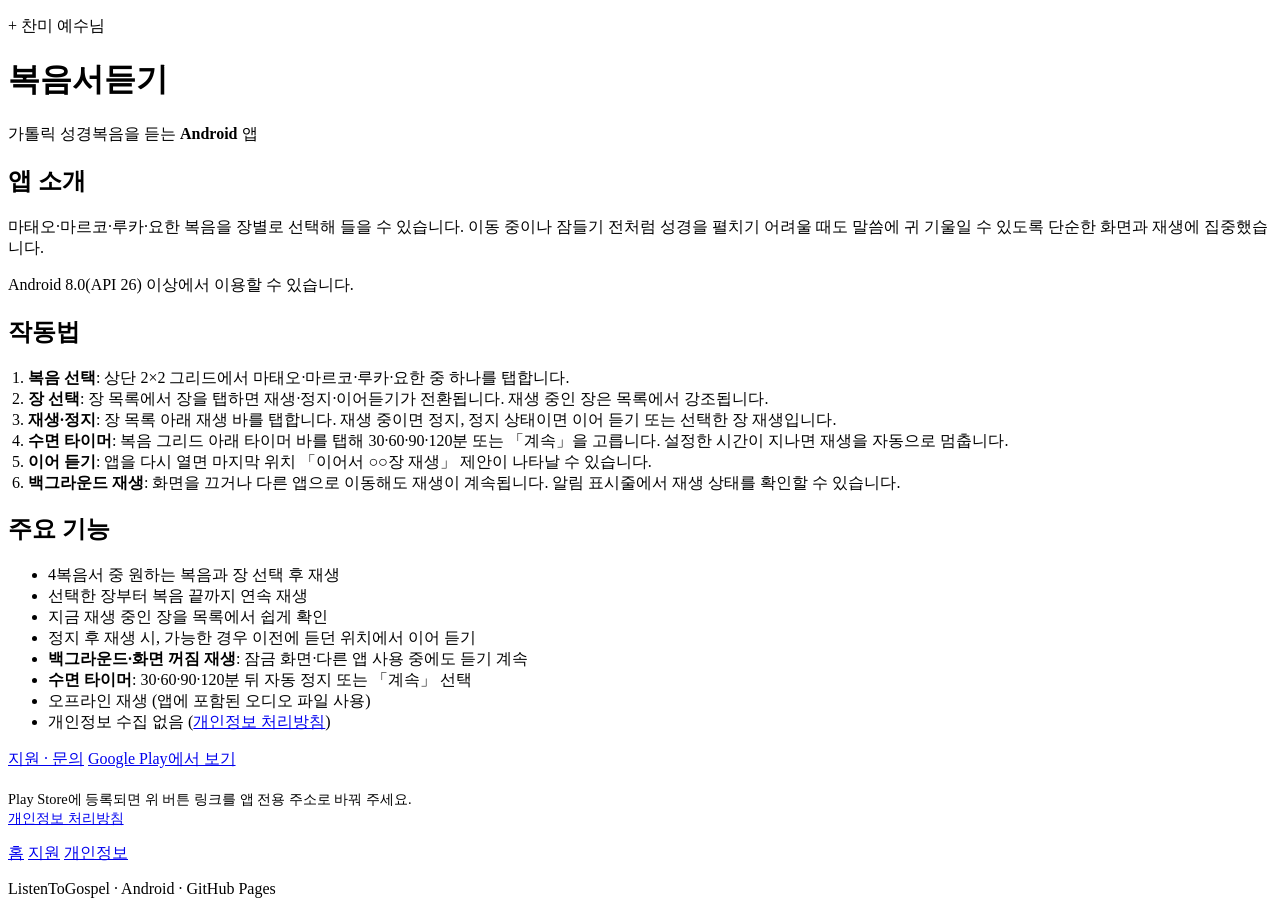
==== docs/index.html @ 044db03c "docs: tighten Android web copy and add .nojekyll for Pages deploy. Clarify chapter tap and sleep tim" ====
<!DOCTYPE html>
<html lang="ko">
<head>
  <meta charset="utf-8" />
  <meta name="viewport" content="width=device-width, initial-scale=1" />
  <meta name="description" content="가톨릭 4복음 듣기 Android 앱 복음서듣기. 백그라운드 재생, 수면 타이머, 이어 듣기 지원." />
  <title>복음서듣기 — 가톨릭 복음 듣기 (Android)</title>
  <link rel="stylesheet" href="css/style.css" />
  <link rel="canonical" href="./" />
</head>
<body>
  <p class="page-doxology">+ 찬미 예수님</p>
  <header>
    <h1>복음서듣기</h1>
    <p class="tagline">가톨릭 성경복음을 듣는 <strong>Android</strong> 앱</p>
  </header>

  <main>
    <section>
      <h2>앱 소개</h2>
      <p>
        마태오·마르코·루카·요한 복음을 장별로 선택해 들을 수 있습니다.
        이동 중이나 잠들기 전처럼 성경을 펼치기 어려울 때도 말씀에 귀 기울일 수 있도록
        단순한 화면과 재생에 집중했습니다.
      </p>
      <p>
        Android 8.0(API 26) 이상에서 이용할 수 있습니다.
      </p>
    </section>

    <section id="how-it-works">
      <h2>작동법</h2>
      <ol class="features" style="list-style: decimal; padding-left: 1.25rem;">
        <li><strong>복음 선택</strong>: 상단 2×2 그리드에서 마태오·마르코·루카·요한 중 하나를 탭합니다.</li>
        <li><strong>장 선택</strong>: 장 목록에서 장을 탭하면 재생·정지·이어듣기가 전환됩니다. 재생 중인 장은 목록에서 강조됩니다.</li>
        <li><strong>재생·정지</strong>: 장 목록 아래 재생 바를 탭합니다. 재생 중이면 정지, 정지 상태이면 이어 듣기 또는 선택한 장 재생입니다.</li>
        <li><strong>수면 타이머</strong>: 복음 그리드 아래 타이머 바를 탭해 30·60·90·120분 또는 「계속」을 고릅니다. 설정한 시간이 지나면 재생을 자동으로 멈춥니다.</li>
        <li><strong>이어 듣기</strong>: 앱을 다시 열면 마지막 위치 「이어서 ○○장 재생」 제안이 나타날 수 있습니다.</li>
        <li><strong>백그라운드 재생</strong>: 화면을 끄거나 다른 앱으로 이동해도 재생이 계속됩니다. 알림 표시줄에서 재생 상태를 확인할 수 있습니다.</li>
      </ol>
    </section>

    <section>
      <h2>주요 기능</h2>
      <ul class="features">
        <li>4복음서 중 원하는 복음과 장 선택 후 재생</li>
        <li>선택한 장부터 복음 끝까지 연속 재생</li>
        <li>지금 재생 중인 장을 목록에서 쉽게 확인</li>
        <li>정지 후 재생 시, 가능한 경우 이전에 듣던 위치에서 이어 듣기</li>
        <li><strong>백그라운드·화면 꺼짐 재생</strong>: 잠금 화면·다른 앱 사용 중에도 듣기 계속</li>
        <li><strong>수면 타이머</strong>: 30·60·90·120분 뒤 자동 정지 또는 「계속」 선택</li>
        <li>오프라인 재생 (앱에 포함된 오디오 파일 사용)</li>
        <li>개인정보 수집 없음 (<a href="privacy.html">개인정보 처리방침</a>)</li>
      </ul>
      <div class="actions">
        <a class="btn btn-primary" href="support.html">지원 · 문의</a>
        <a id="play-store-link" class="btn btn-secondary" href="https://play.google.com/store/search?q=%EB%B3%B5%EC%9D%8C%EC%84%9C%EB%93%A3%EA%B8%B0&c=apps" rel="noopener noreferrer">Google Play에서 보기</a>
      </div>
      <p style="margin-top: 1.25rem; font-size: 0.9rem;">
        Play Store에 등록되면 위 버튼 링크를 앱 전용 주소로 바꿔 주세요.<br />
        <a href="privacy.html">개인정보 처리방침</a>
      </p>
    </section>
  </main>

  <footer>
    <nav>
      <a href="index.html">홈</a>
      <a href="support.html">지원</a>
      <a href="privacy.html">개인정보</a>
    </nav>
    <p>ListenToGospel · Android · GitHub Pages</p>
  </footer>
</body>
</html>
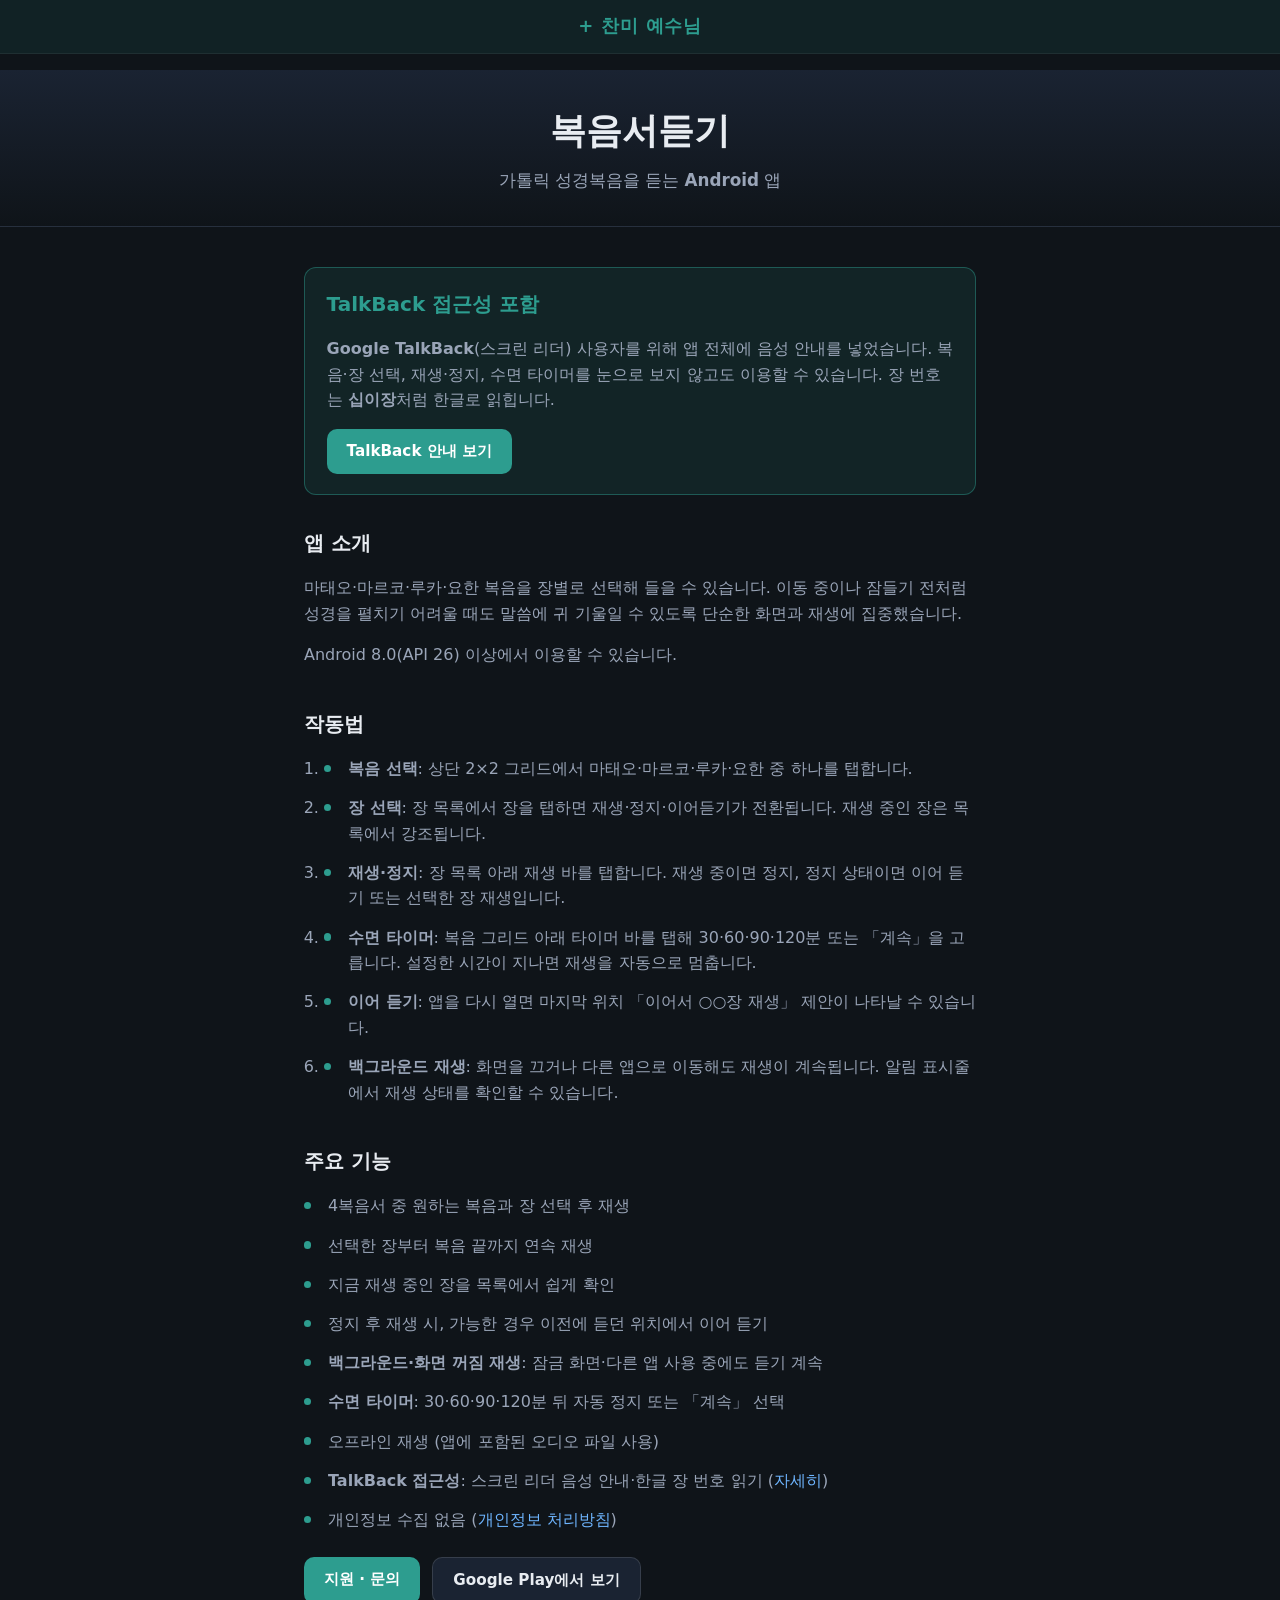
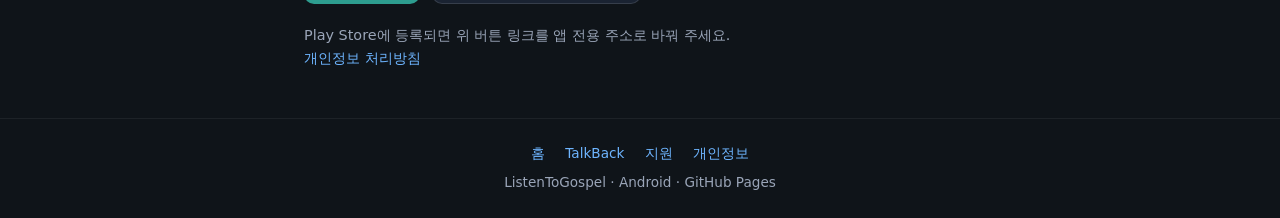
==== commit 5e15d060: "Add TalkBack accessibility, launcher icons, and permission cleanup. Voice labels match iOS VoiceOver" ====
--- a/docs/index.html
+++ b/docs/index.html
@@ -3,7 +3,7 @@
 <head>
   <meta charset="utf-8" />
   <meta name="viewport" content="width=device-width, initial-scale=1" />
-  <meta name="description" content="가톨릭 4복음 듣기 Android 앱 복음서듣기. 백그라운드 재생, 수면 타이머, 이어 듣기 지원." />
+  <meta name="description" content="가톨릭 4복음 듣기 Android 앱 복음서듣기. TalkBack 접근성 지원, 백그라운드 재생, 수면 타이머, 이어 듣기." />
   <title>복음서듣기 — 가톨릭 복음 듣기 (Android)</title>
   <link rel="stylesheet" href="css/style.css" />
   <link rel="canonical" href="./" />
@@ -16,6 +16,18 @@
   </header>
 
   <main>
+    <section class="accessibility-callout" aria-labelledby="a11y-teaser">
+      <h2 id="a11y-teaser">TalkBack 접근성 포함</h2>
+      <p>
+        <strong>Google TalkBack</strong>(스크린 리더) 사용자를 위해 앱 전체에 음성 안내를 넣었습니다.
+        복음·장 선택, 재생·정지, 수면 타이머를 눈으로 보지 않고도 이용할 수 있습니다.
+        장 번호는 <strong>십이장</strong>처럼 한글로 읽힙니다.
+      </p>
+      <p class="actions" style="margin-top: 1rem; margin-bottom: 0;">
+        <a class="btn btn-primary" href="accessibility.html">TalkBack 안내 보기</a>
+      </p>
+    </section>
+
     <section>
       <h2>앱 소개</h2>
       <p>
@@ -50,6 +62,7 @@
         <li><strong>백그라운드·화면 꺼짐 재생</strong>: 잠금 화면·다른 앱 사용 중에도 듣기 계속</li>
         <li><strong>수면 타이머</strong>: 30·60·90·120분 뒤 자동 정지 또는 「계속」 선택</li>
         <li>오프라인 재생 (앱에 포함된 오디오 파일 사용)</li>
+        <li><strong>TalkBack 접근성</strong>: 스크린 리더 음성 안내·한글 장 번호 읽기 (<a href="accessibility.html">자세히</a>)</li>
         <li>개인정보 수집 없음 (<a href="privacy.html">개인정보 처리방침</a>)</li>
       </ul>
       <div class="actions">
@@ -66,6 +79,7 @@
   <footer>
     <nav>
       <a href="index.html">홈</a>
+      <a href="accessibility.html">TalkBack</a>
       <a href="support.html">지원</a>
       <a href="privacy.html">개인정보</a>
     </nav>
--- a/docs/css/style.css
+++ b/docs/css/style.css
@@ -0,0 +1,329 @@
+:root {
+  --bg: #0f1419;
+  --surface: #1a2332;
+  --text: #e8ecf1;
+  --muted: #9aa5b8;
+  --accent: #2d9d8f;
+  --accent-hover: #3db8a9;
+  --link: #6eb5ff;
+}
+
+* {
+  box-sizing: border-box;
+}
+
+html {
+  scroll-behavior: smooth;
+}
+
+body {
+  margin: 0;
+  font-family: "Segoe UI", system-ui, -apple-system, sans-serif;
+  background: var(--bg);
+  color: var(--text);
+  line-height: 1.6;
+  min-height: 100vh;
+  display: flex;
+  flex-direction: column;
+}
+
+.page-doxology {
+  padding: 0.75rem 1.25rem;
+  text-align: center;
+  font-size: 1.125rem;
+  font-weight: 600;
+  letter-spacing: 0.04em;
+  color: var(--accent);
+  background: rgba(45, 157, 143, 0.1);
+  border-bottom: 1px solid rgba(255, 255, 255, 0.06);
+}
+
+a {
+  color: var(--link);
+  text-decoration: none;
+}
+
+a:hover {
+  text-decoration: underline;
+}
+
+header {
+  background: linear-gradient(180deg, var(--surface) 0%, var(--bg) 100%);
+  border-bottom: 1px solid rgba(255, 255, 255, 0.06);
+  padding: 2rem 1.25rem;
+  text-align: center;
+}
+
+header h1 {
+  margin: 0 0 0.5rem;
+  font-size: clamp(1.75rem, 4vw, 2.25rem);
+  font-weight: 700;
+}
+
+header .tagline {
+  margin: 0;
+  color: var(--muted);
+  font-size: 1.05rem;
+}
+
+main {
+  flex: 1;
+  width: min(42rem, 100% - 2.5rem);
+  margin: 0 auto;
+  padding: 2.5rem 0 3rem;
+}
+
+section {
+  margin-bottom: 2.5rem;
+}
+
+section:last-of-type {
+  margin-bottom: 0;
+}
+
+h2 {
+  font-size: 1.25rem;
+  margin: 0 0 1rem;
+  color: var(--text);
+  font-weight: 600;
+}
+
+p {
+  margin: 0 0 1rem;
+  color: var(--muted);
+}
+
+p:last-child {
+  margin-bottom: 0;
+}
+
+.features {
+  list-style: none;
+  padding: 0;
+  margin: 0;
+}
+
+.features li {
+  position: relative;
+  padding-left: 1.5rem;
+  margin-bottom: 0.85rem;
+  color: var(--muted);
+}
+
+.features li:last-child {
+  margin-bottom: 0;
+}
+
+.features li::before {
+  content: "";
+  position: absolute;
+  left: 0;
+  top: 0.55em;
+  width: 0.45rem;
+  height: 0.45rem;
+  border-radius: 50%;
+  background: var(--accent);
+}
+
+.actions {
+  display: flex;
+  flex-wrap: wrap;
+  gap: 0.75rem;
+  margin-top: 1.5rem;
+}
+
+.btn {
+  display: inline-block;
+  padding: 0.65rem 1.25rem;
+  border-radius: 10px;
+  font-weight: 600;
+  font-size: 0.95rem;
+  text-decoration: none;
+  transition: background 0.15s ease, transform 0.1s ease;
+}
+
+.btn:hover {
+  text-decoration: none;
+  transform: translateY(-1px);
+}
+
+.btn-primary {
+  background: var(--accent);
+  color: #fff;
+}
+
+.btn-primary:hover {
+  background: var(--accent-hover);
+  color: #fff;
+}
+
+.btn-secondary {
+  background: var(--surface);
+  color: var(--text);
+  border: 1px solid rgba(255, 255, 255, 0.12);
+}
+
+.btn-secondary:hover {
+  border-color: rgba(255, 255, 255, 0.2);
+  color: #fff;
+}
+
+.faq-item {
+  margin-bottom: 1.5rem;
+}
+
+.faq-item strong {
+  display: block;
+  color: var(--text);
+  margin-bottom: 0.35rem;
+}
+
+.faq-item p {
+  margin: 0;
+}
+
+footer {
+  padding: 1.5rem 1.25rem;
+  text-align: center;
+  font-size: 0.85rem;
+  color: var(--muted);
+  border-top: 1px solid rgba(255, 255, 255, 0.06);
+}
+
+footer nav {
+  margin-bottom: 0.5rem;
+}
+
+footer nav a {
+  margin: 0 0.5rem;
+}
+
+.placeholder {
+  background: var(--surface);
+  border: 1px dashed rgba(255, 255, 255, 0.15);
+  border-radius: 8px;
+  padding: 0.75rem 1rem;
+  font-size: 0.9rem;
+  color: var(--muted);
+  margin-top: 0.5rem;
+}
+
+.accessibility-callout {
+  background: rgba(45, 157, 143, 0.12);
+  border: 1px solid rgba(45, 157, 143, 0.45);
+  border-radius: 12px;
+  padding: 1.25rem 1.35rem;
+  margin-bottom: 2rem;
+}
+
+.accessibility-callout h2 {
+  margin-top: 0;
+  color: var(--accent);
+}
+
+.accessibility-callout p:last-child {
+  margin-bottom: 0;
+}
+
+.siri-callout {
+  background: rgba(110, 181, 255, 0.08);
+  border: 1px solid rgba(110, 181, 255, 0.35);
+  border-radius: 12px;
+  padding: 1.25rem 1.35rem;
+  margin-bottom: 2rem;
+}
+
+.siri-callout h2 {
+  margin-top: 0;
+  color: var(--link);
+}
+
+.phrase-table-wrap {
+  overflow-x: auto;
+  margin: 1rem 0 0;
+}
+
+.phrase-table {
+  width: 100%;
+  border-collapse: collapse;
+  font-size: 0.95rem;
+}
+
+.phrase-table caption {
+  position: absolute;
+  width: 1px;
+  height: 1px;
+  padding: 0;
+  margin: -1px;
+  overflow: hidden;
+  clip: rect(0, 0, 0, 0);
+  white-space: nowrap;
+  border: 0;
+}
+
+.phrase-table th,
+.phrase-table td {
+  padding: 0.75rem 0.85rem;
+  text-align: left;
+  vertical-align: top;
+  border-bottom: 1px solid rgba(255, 255, 255, 0.1);
+}
+
+.phrase-table th {
+  color: var(--text);
+  font-weight: 600;
+  white-space: nowrap;
+  width: 42%;
+}
+
+.phrase-table td {
+  color: var(--muted);
+}
+
+.phrase-table tbody tr:last-child th,
+.phrase-table tbody tr:last-child td {
+  border-bottom: none;
+}
+
+.phrase-table code {
+  font-family: ui-monospace, "SF Mono", Menlo, monospace;
+  font-size: 0.88em;
+  color: var(--text);
+  word-break: keep-all;
+}
+
+.accessibility-hero {
+  position: relative;
+}
+
+.accessibility-badge {
+  display: inline-block;
+  margin: 0 0 0.75rem;
+  padding: 0.35rem 0.85rem;
+  border-radius: 999px;
+  font-size: 0.8rem;
+  font-weight: 700;
+  letter-spacing: 0.06em;
+  text-transform: uppercase;
+  color: #fff;
+  background: linear-gradient(135deg, var(--accent) 0%, #1e7a6f 100%);
+  border: 1px solid rgba(255, 255, 255, 0.2);
+  box-shadow: 0 4px 14px rgba(45, 157, 143, 0.35);
+}
+
+.accessibility-hero h1 {
+  font-size: clamp(1.85rem, 5vw, 2.5rem);
+  line-height: 1.2;
+}
+
+.accessibility-hero .tagline {
+  max-width: 36rem;
+  margin-left: auto;
+  margin-right: auto;
+  color: var(--text);
+  line-height: 1.65;
+}
+
+.accessibility-hero .tagline strong {
+  color: var(--accent-hover);
+}
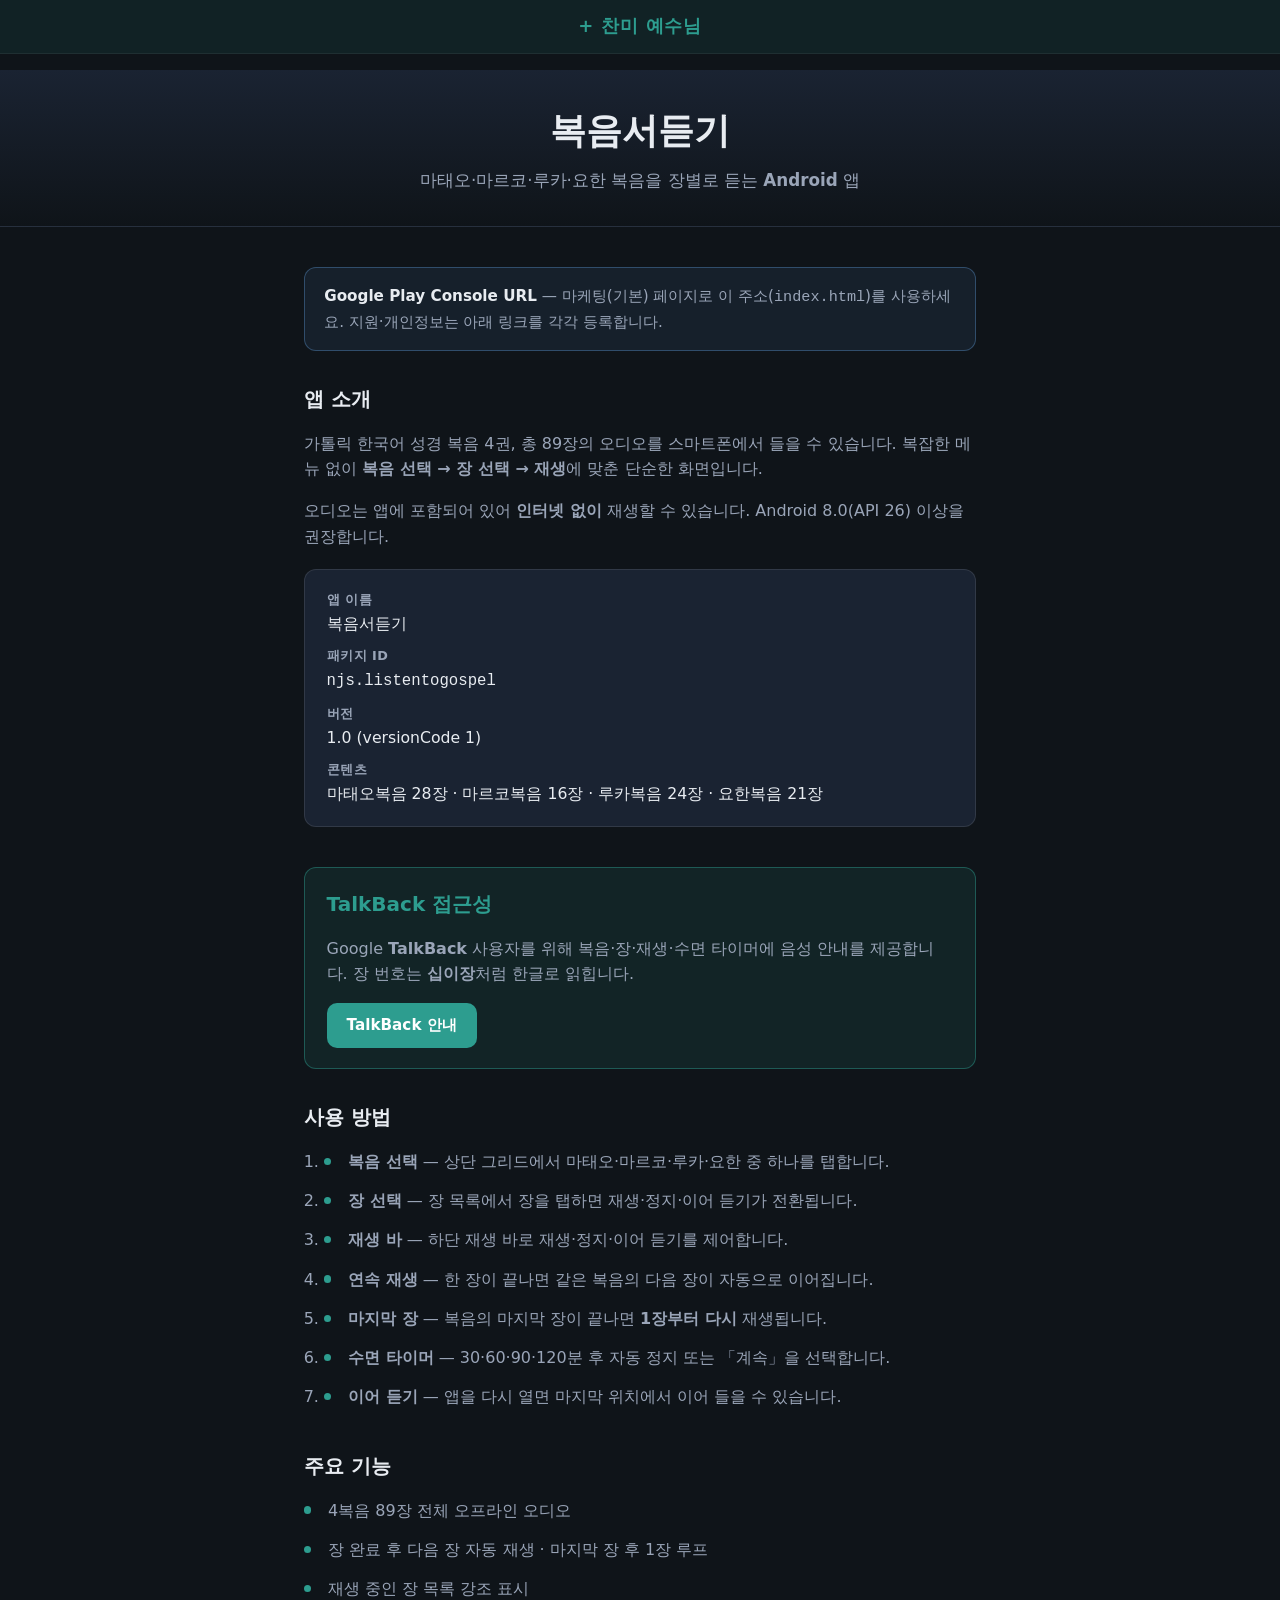
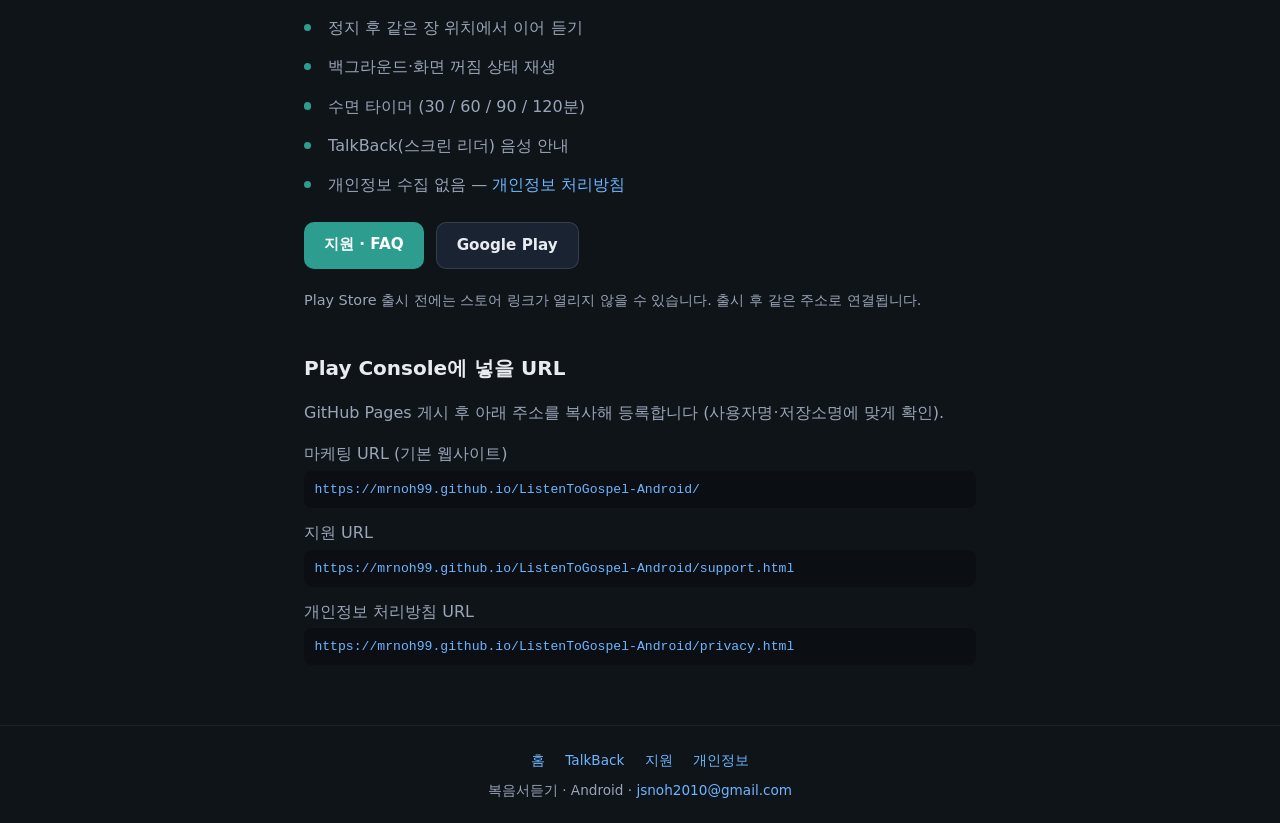
==== commit 19788847: "Add Play Store web pages for GitHub Pages. Update marketing, support, and privacy pages with app inf" ====
--- a/docs/index.html
+++ b/docs/index.html
@@ -3,7 +3,12 @@
 <head>
   <meta charset="utf-8" />
   <meta name="viewport" content="width=device-width, initial-scale=1" />
-  <meta name="description" content="가톨릭 4복음 듣기 Android 앱 복음서듣기. TalkBack 접근성 지원, 백그라운드 재생, 수면 타이머, 이어 듣기." />
+  <meta name="description" content="복음서듣기 — 가톨릭 4복음(마태오·마르코·루카·요한) Android 앱. 오프라인 재생, 장 연속 재생, TalkBack 접근성, 수면 타이머." />
+  <meta name="application-name" content="복음서듣기" />
+  <meta property="og:title" content="복음서듣기 — 가톨릭 복음 듣기 (Android)" />
+  <meta property="og:description" content="4복음 89장 오디오를 오프라인으로 듣습니다. TalkBack·이어 듣기·백그라운드 재생." />
+  <meta property="og:type" content="website" />
+  <meta property="og:locale" content="ko_KR" />
   <title>복음서듣기 — 가톨릭 복음 듣기 (Android)</title>
   <link rel="stylesheet" href="css/style.css" />
   <link rel="canonical" href="./" />
@@ -12,78 +17,119 @@
   <p class="page-doxology">+ 찬미 예수님</p>
   <header>
     <h1>복음서듣기</h1>
-    <p class="tagline">가톨릭 성경복음을 듣는 <strong>Android</strong> 앱</p>
+    <p class="tagline">마태오·마르코·루카·요한 복음을 장별로 듣는 <strong>Android</strong> 앱</p>
   </header>
 
   <main>
-    <section class="accessibility-callout" aria-labelledby="a11y-teaser">
-      <h2 id="a11y-teaser">TalkBack 접근성 포함</h2>
-      <p>
-        <strong>Google TalkBack</strong>(스크린 리더) 사용자를 위해 앱 전체에 음성 안내를 넣었습니다.
-        복음·장 선택, 재생·정지, 수면 타이머를 눈으로 보지 않고도 이용할 수 있습니다.
-        장 번호는 <strong>십이장</strong>처럼 한글로 읽힙니다.
-      </p>
-      <p class="actions" style="margin-top: 1rem; margin-bottom: 0;">
-        <a class="btn btn-primary" href="accessibility.html">TalkBack 안내 보기</a>
-      </p>
-    </section>
+    <p class="store-banner" role="note">
+      <strong>Google Play Console URL</strong> — 마케팅(기본) 페이지로 이 주소(<code>index.html</code>)를 사용하세요.
+      지원·개인정보는 아래 링크를 각각 등록합니다.
+    </p>
 
     <section>
       <h2>앱 소개</h2>
       <p>
-        마태오·마르코·루카·요한 복음을 장별로 선택해 들을 수 있습니다.
-        이동 중이나 잠들기 전처럼 성경을 펼치기 어려울 때도 말씀에 귀 기울일 수 있도록
-        단순한 화면과 재생에 집중했습니다.
+        가톨릭 한국어 성경 복음 4권, 총 89장의 오디오를 스마트폰에서 들을 수 있습니다.
+        복잡한 메뉴 없이 <strong>복음 선택 → 장 선택 → 재생</strong>에 맞춘 단순한 화면입니다.
       </p>
       <p>
-        Android 8.0(API 26) 이상에서 이용할 수 있습니다.
+        오디오는 앱에 포함되어 있어 <strong>인터넷 없이</strong> 재생할 수 있습니다.
+        Android 8.0(API 26) 이상을 권장합니다.
+      </p>
+
+      <div class="app-card" aria-label="앱 정보">
+        <dl>
+          <div>
+            <dt>앱 이름</dt>
+            <dd>복음서듣기</dd>
+          </div>
+          <div>
+            <dt>패키지 ID</dt>
+            <dd><code>njs.listentogospel</code></dd>
+          </div>
+          <div>
+            <dt>버전</dt>
+            <dd>1.0 (versionCode 1)</dd>
+          </div>
+          <div>
+            <dt>콘텐츠</dt>
+            <dd>마태오복음 28장 · 마르코복음 16장 · 루카복음 24장 · 요한복음 21장</dd>
+          </div>
+        </dl>
+      </div>
+    </section>
+
+    <section class="accessibility-callout" aria-labelledby="a11y-teaser">
+      <h2 id="a11y-teaser">TalkBack 접근성</h2>
+      <p>
+        Google <strong>TalkBack</strong> 사용자를 위해 복음·장·재생·수면 타이머에 음성 안내를 제공합니다.
+        장 번호는 <strong>십이장</strong>처럼 한글로 읽힙니다.
+      </p>
+      <p class="actions" style="margin-top: 1rem; margin-bottom: 0;">
+        <a class="btn btn-primary" href="accessibility.html">TalkBack 안내</a>
       </p>
     </section>
 
     <section id="how-it-works">
-      <h2>작동법</h2>
+      <h2>사용 방법</h2>
       <ol class="features" style="list-style: decimal; padding-left: 1.25rem;">
-        <li><strong>복음 선택</strong>: 상단 2×2 그리드에서 마태오·마르코·루카·요한 중 하나를 탭합니다.</li>
-        <li><strong>장 선택</strong>: 장 목록에서 장을 탭하면 재생·정지·이어듣기가 전환됩니다. 재생 중인 장은 목록에서 강조됩니다.</li>
-        <li><strong>재생·정지</strong>: 장 목록 아래 재생 바를 탭합니다. 재생 중이면 정지, 정지 상태이면 이어 듣기 또는 선택한 장 재생입니다.</li>
-        <li><strong>수면 타이머</strong>: 복음 그리드 아래 타이머 바를 탭해 30·60·90·120분 또는 「계속」을 고릅니다. 설정한 시간이 지나면 재생을 자동으로 멈춥니다.</li>
-        <li><strong>이어 듣기</strong>: 앱을 다시 열면 마지막 위치 「이어서 ○○장 재생」 제안이 나타날 수 있습니다.</li>
-        <li><strong>백그라운드 재생</strong>: 화면을 끄거나 다른 앱으로 이동해도 재생이 계속됩니다. 알림 표시줄에서 재생 상태를 확인할 수 있습니다.</li>
+        <li><strong>복음 선택</strong> — 상단 그리드에서 마태오·마르코·루카·요한 중 하나를 탭합니다.</li>
+        <li><strong>장 선택</strong> — 장 목록에서 장을 탭하면 재생·정지·이어 듣기가 전환됩니다.</li>
+        <li><strong>재생 바</strong> — 하단 재생 바로 재생·정지·이어 듣기를 제어합니다.</li>
+        <li><strong>연속 재생</strong> — 한 장이 끝나면 같은 복음의 다음 장이 자동으로 이어집니다.</li>
+        <li><strong>마지막 장</strong> — 복음의 마지막 장이 끝나면 <strong>1장부터 다시</strong> 재생됩니다.</li>
+        <li><strong>수면 타이머</strong> — 30·60·90·120분 후 자동 정지 또는 「계속」을 선택합니다.</li>
+        <li><strong>이어 듣기</strong> — 앱을 다시 열면 마지막 위치에서 이어 들을 수 있습니다.</li>
       </ol>
     </section>
 
     <section>
       <h2>주요 기능</h2>
       <ul class="features">
-        <li>4복음서 중 원하는 복음과 장 선택 후 재생</li>
-        <li>선택한 장부터 복음 끝까지 연속 재생</li>
-        <li>지금 재생 중인 장을 목록에서 쉽게 확인</li>
-        <li>정지 후 재생 시, 가능한 경우 이전에 듣던 위치에서 이어 듣기</li>
-        <li><strong>백그라운드·화면 꺼짐 재생</strong>: 잠금 화면·다른 앱 사용 중에도 듣기 계속</li>
-        <li><strong>수면 타이머</strong>: 30·60·90·120분 뒤 자동 정지 또는 「계속」 선택</li>
-        <li>오프라인 재생 (앱에 포함된 오디오 파일 사용)</li>
-        <li><strong>TalkBack 접근성</strong>: 스크린 리더 음성 안내·한글 장 번호 읽기 (<a href="accessibility.html">자세히</a>)</li>
-        <li>개인정보 수집 없음 (<a href="privacy.html">개인정보 처리방침</a>)</li>
+        <li>4복음 89장 전체 오프라인 오디오</li>
+        <li>장 완료 후 다음 장 자동 재생 · 마지막 장 후 1장 루프</li>
+        <li>재생 중인 장 목록 강조 표시</li>
+        <li>정지 후 같은 장 위치에서 이어 듣기</li>
+        <li>백그라운드·화면 꺼짐 상태 재생</li>
+        <li>수면 타이머 (30 / 60 / 90 / 120분)</li>
+        <li>TalkBack(스크린 리더) 음성 안내</li>
+        <li>개인정보 수집 없음 — <a href="privacy.html">개인정보 처리방침</a></li>
       </ul>
+
       <div class="actions">
-        <a class="btn btn-primary" href="support.html">지원 · 문의</a>
-        <a id="play-store-link" class="btn btn-secondary" href="https://play.google.com/store/search?q=%EB%B3%B5%EC%9D%8C%EC%84%9C%EB%93%A3%EA%B8%B0&c=apps" rel="noopener noreferrer">Google Play에서 보기</a>
+        <a class="btn btn-primary" href="support.html">지원 · FAQ</a>
+        <a id="play-store-link" class="btn btn-secondary" href="https://play.google.com/store/apps/details?id=njs.listentogospel" rel="noopener noreferrer">Google Play</a>
       </div>
       <p style="margin-top: 1.25rem; font-size: 0.9rem;">
-        Play Store에 등록되면 위 버튼 링크를 앱 전용 주소로 바꿔 주세요.<br />
-        <a href="privacy.html">개인정보 처리방침</a>
+        Play Store 출시 전에는 스토어 링크가 열리지 않을 수 있습니다. 출시 후 같은 주소로 연결됩니다.
       </p>
+    </section>
+
+    <section id="play-console-urls">
+      <h2>Play Console에 넣을 URL</h2>
+      <p>GitHub Pages 게시 후 아래 주소를 복사해 등록합니다 (사용자명·저장소명에 맞게 확인).</p>
+      <ul class="store-urls">
+        <li>마케팅 URL (기본 웹사이트)
+          <code>https://mrnoh99.github.io/ListenToGospel-Android/</code>
+        </li>
+        <li>지원 URL
+          <code>https://mrnoh99.github.io/ListenToGospel-Android/support.html</code>
+        </li>
+        <li>개인정보 처리방침 URL
+          <code>https://mrnoh99.github.io/ListenToGospel-Android/privacy.html</code>
+        </li>
+      </ul>
     </section>
   </main>
 
   <footer>
-    <nav>
+    <nav aria-label="사이트 메뉴">
       <a href="index.html">홈</a>
       <a href="accessibility.html">TalkBack</a>
       <a href="support.html">지원</a>
       <a href="privacy.html">개인정보</a>
     </nav>
-    <p>ListenToGospel · Android · GitHub Pages</p>
+    <p>복음서듣기 · Android · <a href="mailto:jsnoh2010@gmail.com">jsnoh2010@gmail.com</a></p>
   </footer>
 </body>
 </html>
--- a/docs/css/style.css
+++ b/docs/css/style.css
@@ -327,3 +327,67 @@
 .accessibility-hero .tagline strong {
   color: var(--accent-hover);
 }
+
+.app-card {
+  background: var(--surface);
+  border: 1px solid rgba(255, 255, 255, 0.1);
+  border-radius: 12px;
+  padding: 1.25rem 1.35rem;
+  margin: 1.25rem 0 0;
+}
+
+.app-card dl {
+  margin: 0;
+  display: grid;
+  gap: 0.65rem;
+}
+
+.app-card dt {
+  font-size: 0.8rem;
+  font-weight: 600;
+  text-transform: uppercase;
+  letter-spacing: 0.04em;
+  color: var(--muted);
+}
+
+.app-card dd {
+  margin: 0;
+  color: var(--text);
+  font-size: 0.98rem;
+}
+
+.store-urls {
+  list-style: none;
+  padding: 0;
+  margin: 1rem 0 0;
+}
+
+.store-urls li {
+  margin-bottom: 0.75rem;
+  color: var(--muted);
+}
+
+.store-urls code {
+  display: block;
+  margin-top: 0.25rem;
+  padding: 0.5rem 0.65rem;
+  background: rgba(0, 0, 0, 0.25);
+  border-radius: 8px;
+  font-size: 0.82rem;
+  color: var(--link);
+  word-break: break-all;
+}
+
+.store-banner {
+  background: rgba(110, 181, 255, 0.08);
+  border: 1px solid rgba(110, 181, 255, 0.3);
+  border-radius: 12px;
+  padding: 1rem 1.2rem;
+  margin-bottom: 2rem;
+  font-size: 0.95rem;
+  color: var(--muted);
+}
+
+.store-banner strong {
+  color: var(--text);
+}
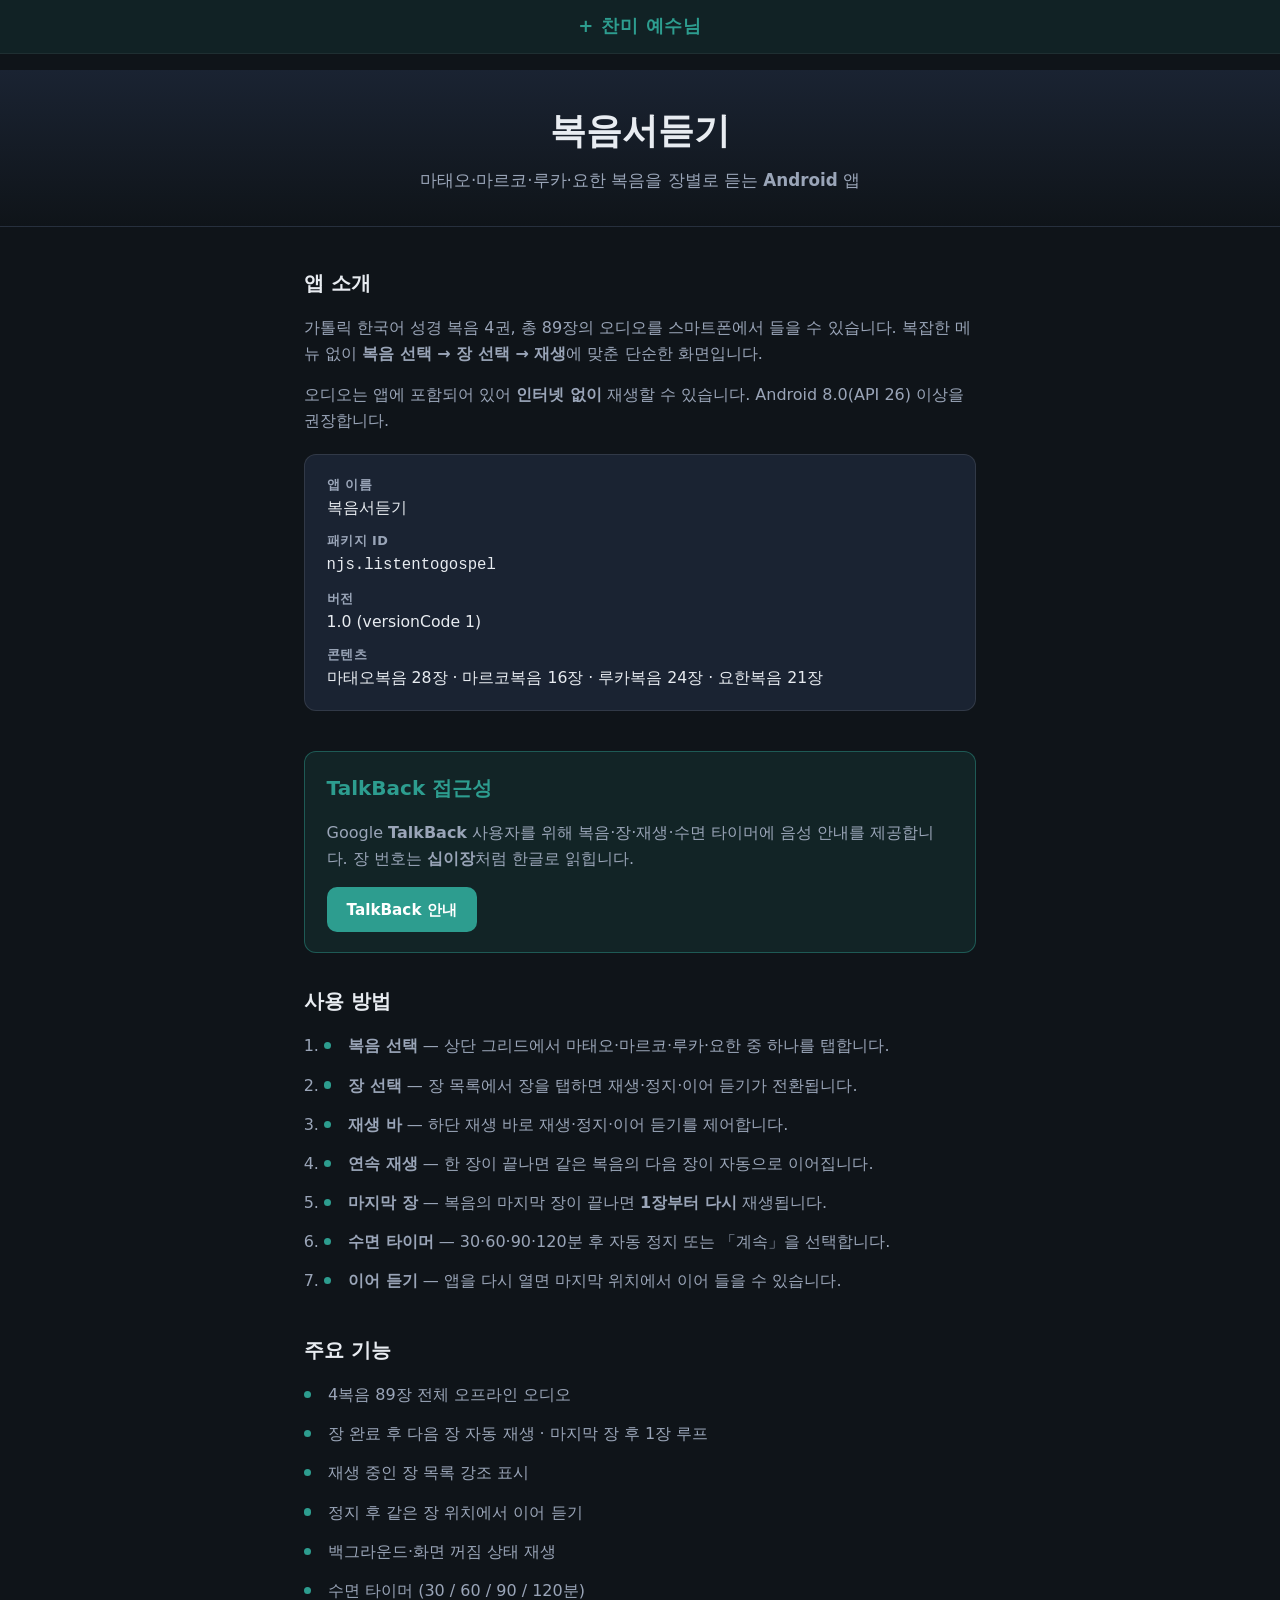
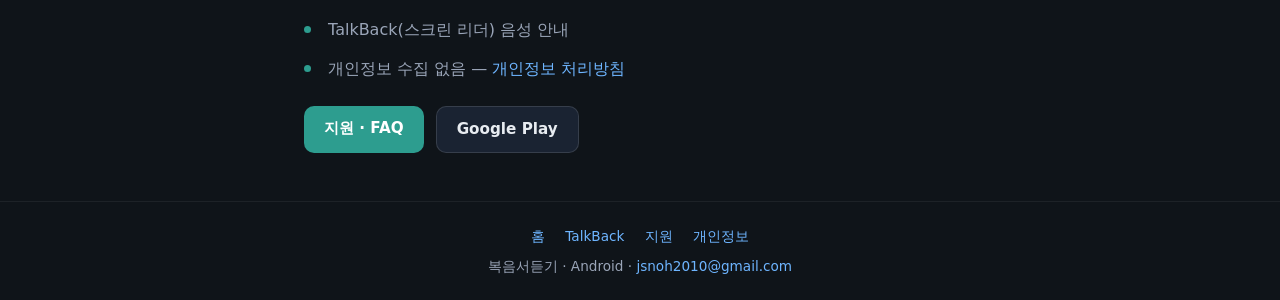
==== commit 006cfb1c: "전체 점검: docs/ 동기화, 데드코드·DS_Store 제거 - docs/: 루트 HTML과 동기화 (GitHub Actions 배포 소스)   - 내부 배너·Play Conso" ====
--- a/docs/index.html
+++ b/docs/index.html
@@ -8,6 +8,7 @@
   <meta property="og:title" content="복음서듣기 — 가톨릭 복음 듣기 (Android)" />
   <meta property="og:description" content="4복음 89장 오디오를 오프라인으로 듣습니다. TalkBack·이어 듣기·백그라운드 재생." />
   <meta property="og:type" content="website" />
+  <meta property="og:url" content="https://mrnoh99.github.io/ListenToGospel-Android/" />
   <meta property="og:locale" content="ko_KR" />
   <title>복음서듣기 — 가톨릭 복음 듣기 (Android)</title>
   <link rel="stylesheet" href="css/style.css" />
@@ -21,11 +22,6 @@
   </header>
 
   <main>
-    <p class="store-banner" role="note">
-      <strong>Google Play Console URL</strong> — 마케팅(기본) 페이지로 이 주소(<code>index.html</code>)를 사용하세요.
-      지원·개인정보는 아래 링크를 각각 등록합니다.
-    </p>
-
     <section>
       <h2>앱 소개</h2>
       <p>
@@ -100,31 +96,13 @@
         <a class="btn btn-primary" href="support.html">지원 · FAQ</a>
         <a id="play-store-link" class="btn btn-secondary" href="https://play.google.com/store/apps/details?id=njs.listentogospel" rel="noopener noreferrer">Google Play</a>
       </div>
-      <p style="margin-top: 1.25rem; font-size: 0.9rem;">
-        Play Store 출시 전에는 스토어 링크가 열리지 않을 수 있습니다. 출시 후 같은 주소로 연결됩니다.
-      </p>
     </section>
 
-    <section id="play-console-urls">
-      <h2>Play Console에 넣을 URL</h2>
-      <p>GitHub Pages 게시 후 아래 주소를 복사해 등록합니다 (사용자명·저장소명에 맞게 확인).</p>
-      <ul class="store-urls">
-        <li>마케팅 URL (기본 웹사이트)
-          <code>https://mrnoh99.github.io/ListenToGospel-Android/</code>
-        </li>
-        <li>지원 URL
-          <code>https://mrnoh99.github.io/ListenToGospel-Android/support.html</code>
-        </li>
-        <li>개인정보 처리방침 URL
-          <code>https://mrnoh99.github.io/ListenToGospel-Android/privacy.html</code>
-        </li>
-      </ul>
-    </section>
   </main>
 
   <footer>
     <nav aria-label="사이트 메뉴">
-      <a href="index.html">홈</a>
+      <a href="index.html" aria-current="page">홈</a>
       <a href="accessibility.html">TalkBack</a>
       <a href="support.html">지원</a>
       <a href="privacy.html">개인정보</a>
--- a/docs/css/style.css
+++ b/docs/css/style.css
@@ -223,19 +223,6 @@
 
 .accessibility-callout p:last-child {
   margin-bottom: 0;
-}
-
-.siri-callout {
-  background: rgba(110, 181, 255, 0.08);
-  border: 1px solid rgba(110, 181, 255, 0.35);
-  border-radius: 12px;
-  padding: 1.25rem 1.35rem;
-  margin-bottom: 2rem;
-}
-
-.siri-callout h2 {
-  margin-top: 0;
-  color: var(--link);
 }
 
 .phrase-table-wrap {
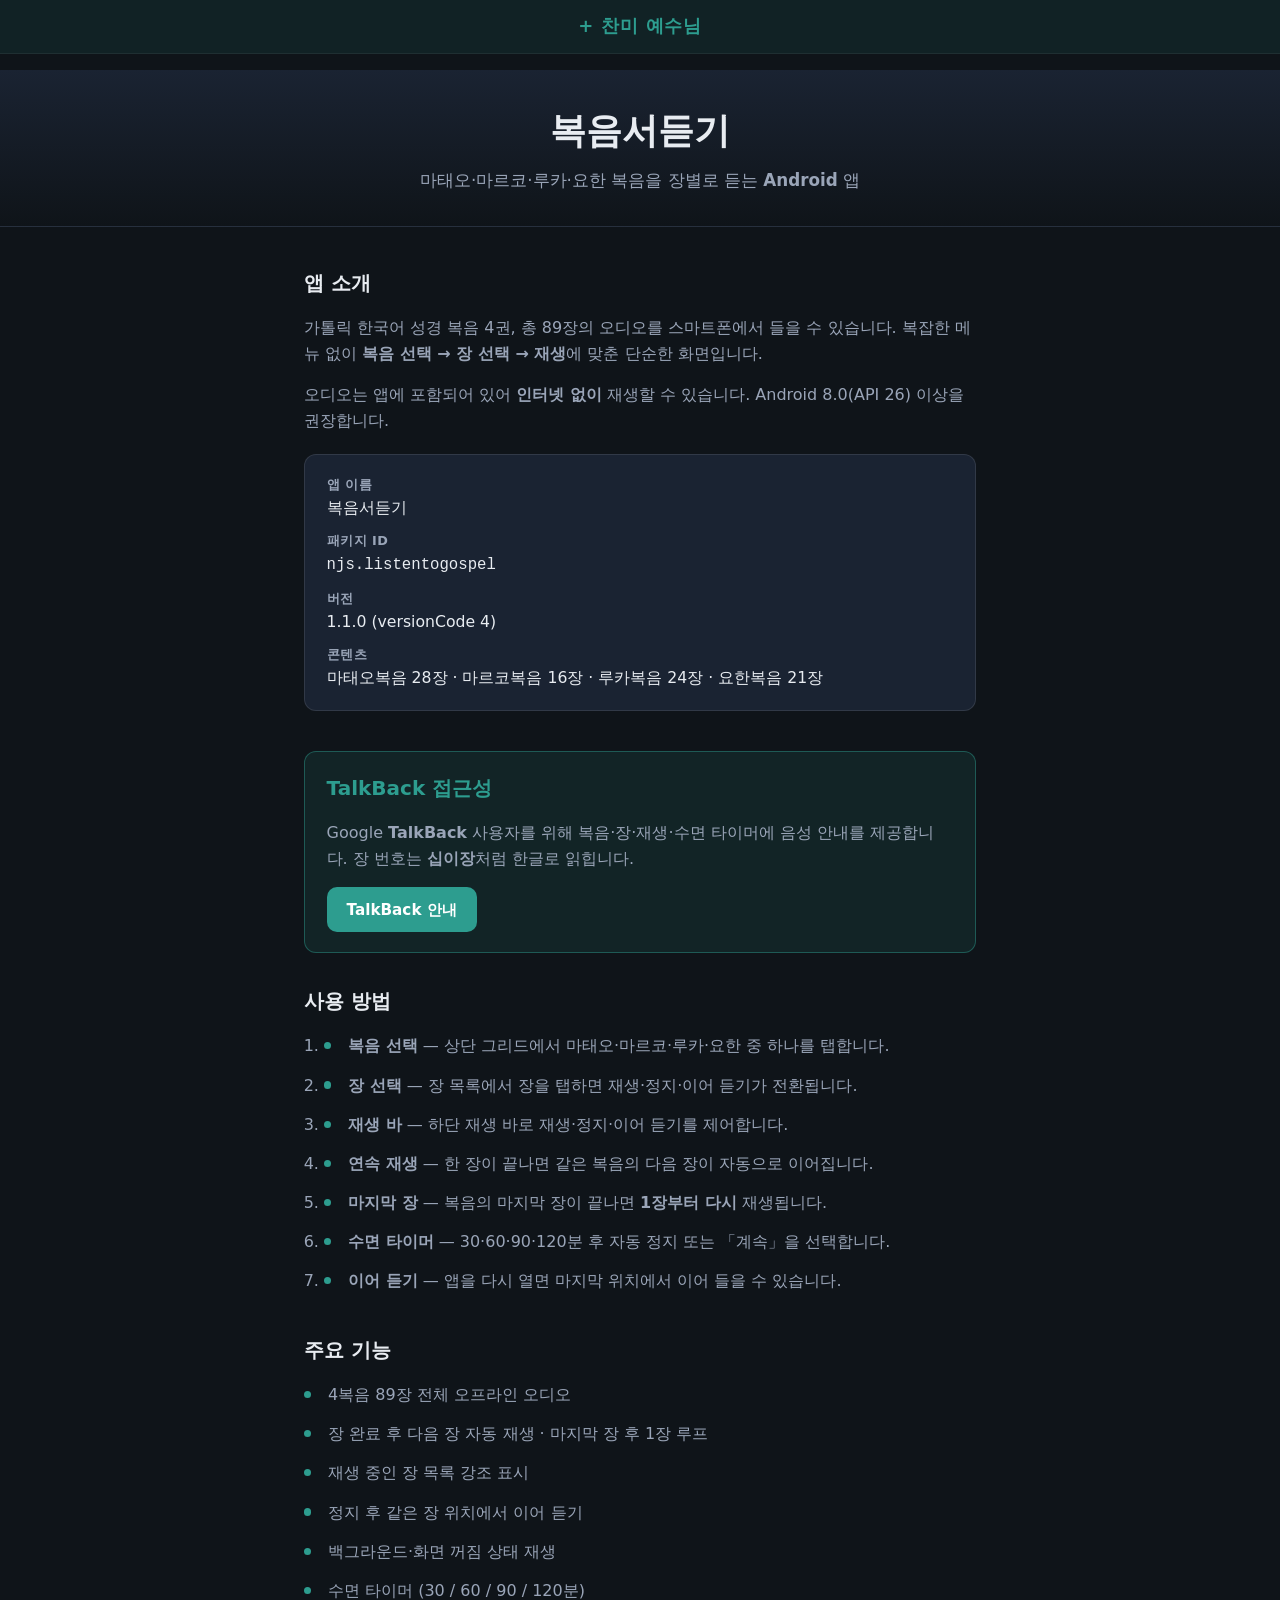
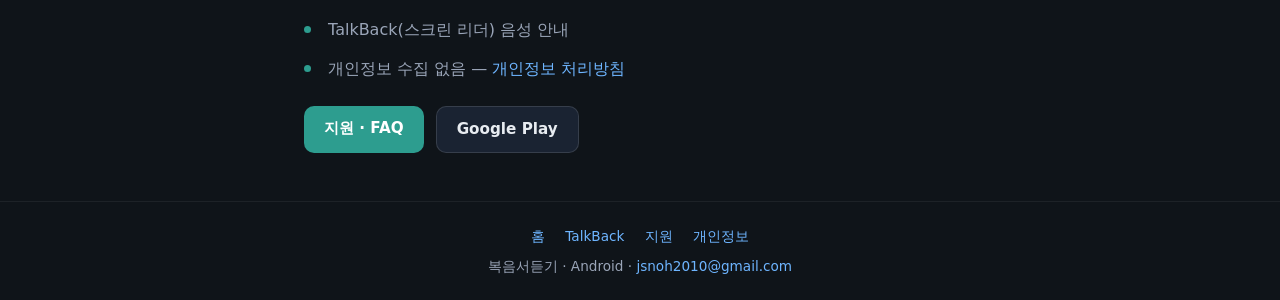
==== commit 8ba05f88: "버전 업데이트: 1.0.2 (3) → 1.1.0 (4) Play Asset Delivery 적용 및 전체 점검 수정 사항 반영  https://claude.ai/code/sessi" ====
--- a/docs/index.html
+++ b/docs/index.html
@@ -45,7 +45,7 @@
           </div>
           <div>
             <dt>버전</dt>
-            <dd>1.0 (versionCode 1)</dd>
+            <dd>1.1.0 (versionCode 4)</dd>
           </div>
           <div>
             <dt>콘텐츠</dt>
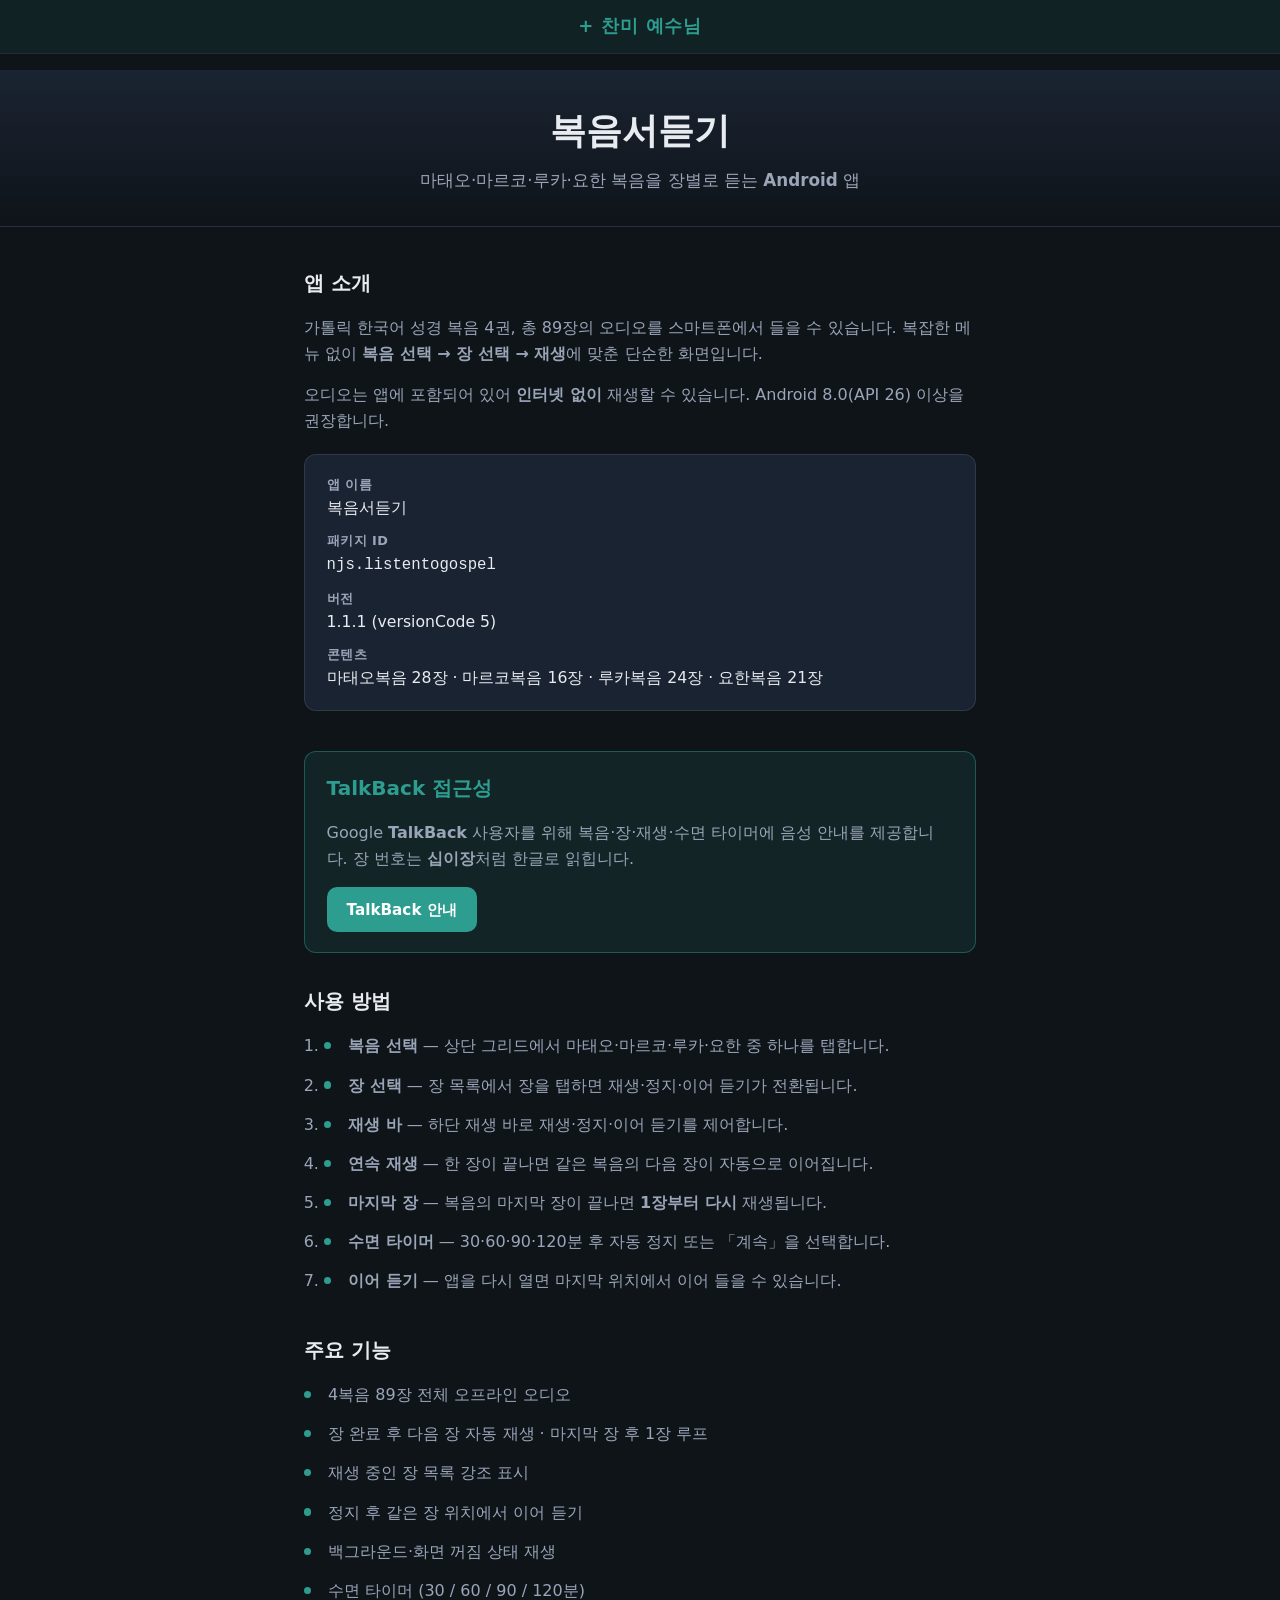
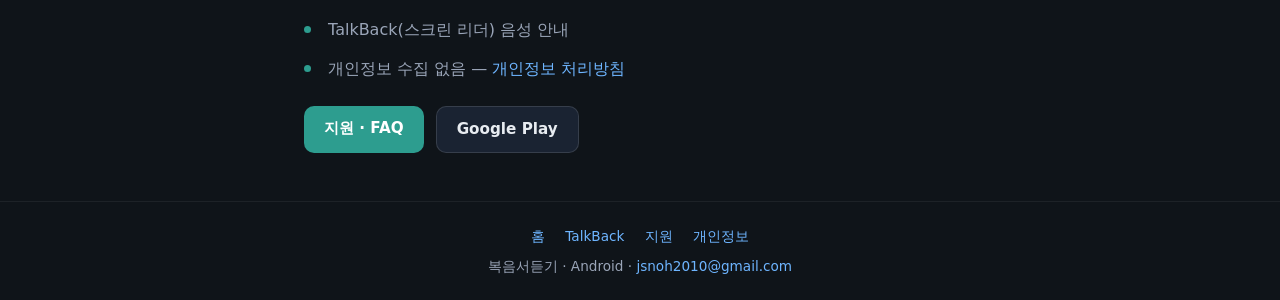
==== commit 34b71af3: "버전 업데이트 1.1.1 (5): androidx.fragment 버전 강제 지정 - androidx.fragment:fragment-ktx:1.8.5 명시적 의존성 추가   (P" ====
--- a/docs/index.html
+++ b/docs/index.html
@@ -45,7 +45,7 @@
           </div>
           <div>
             <dt>버전</dt>
-            <dd>1.1.0 (versionCode 4)</dd>
+            <dd>1.1.1 (versionCode 5)</dd>
           </div>
           <div>
             <dt>콘텐츠</dt>
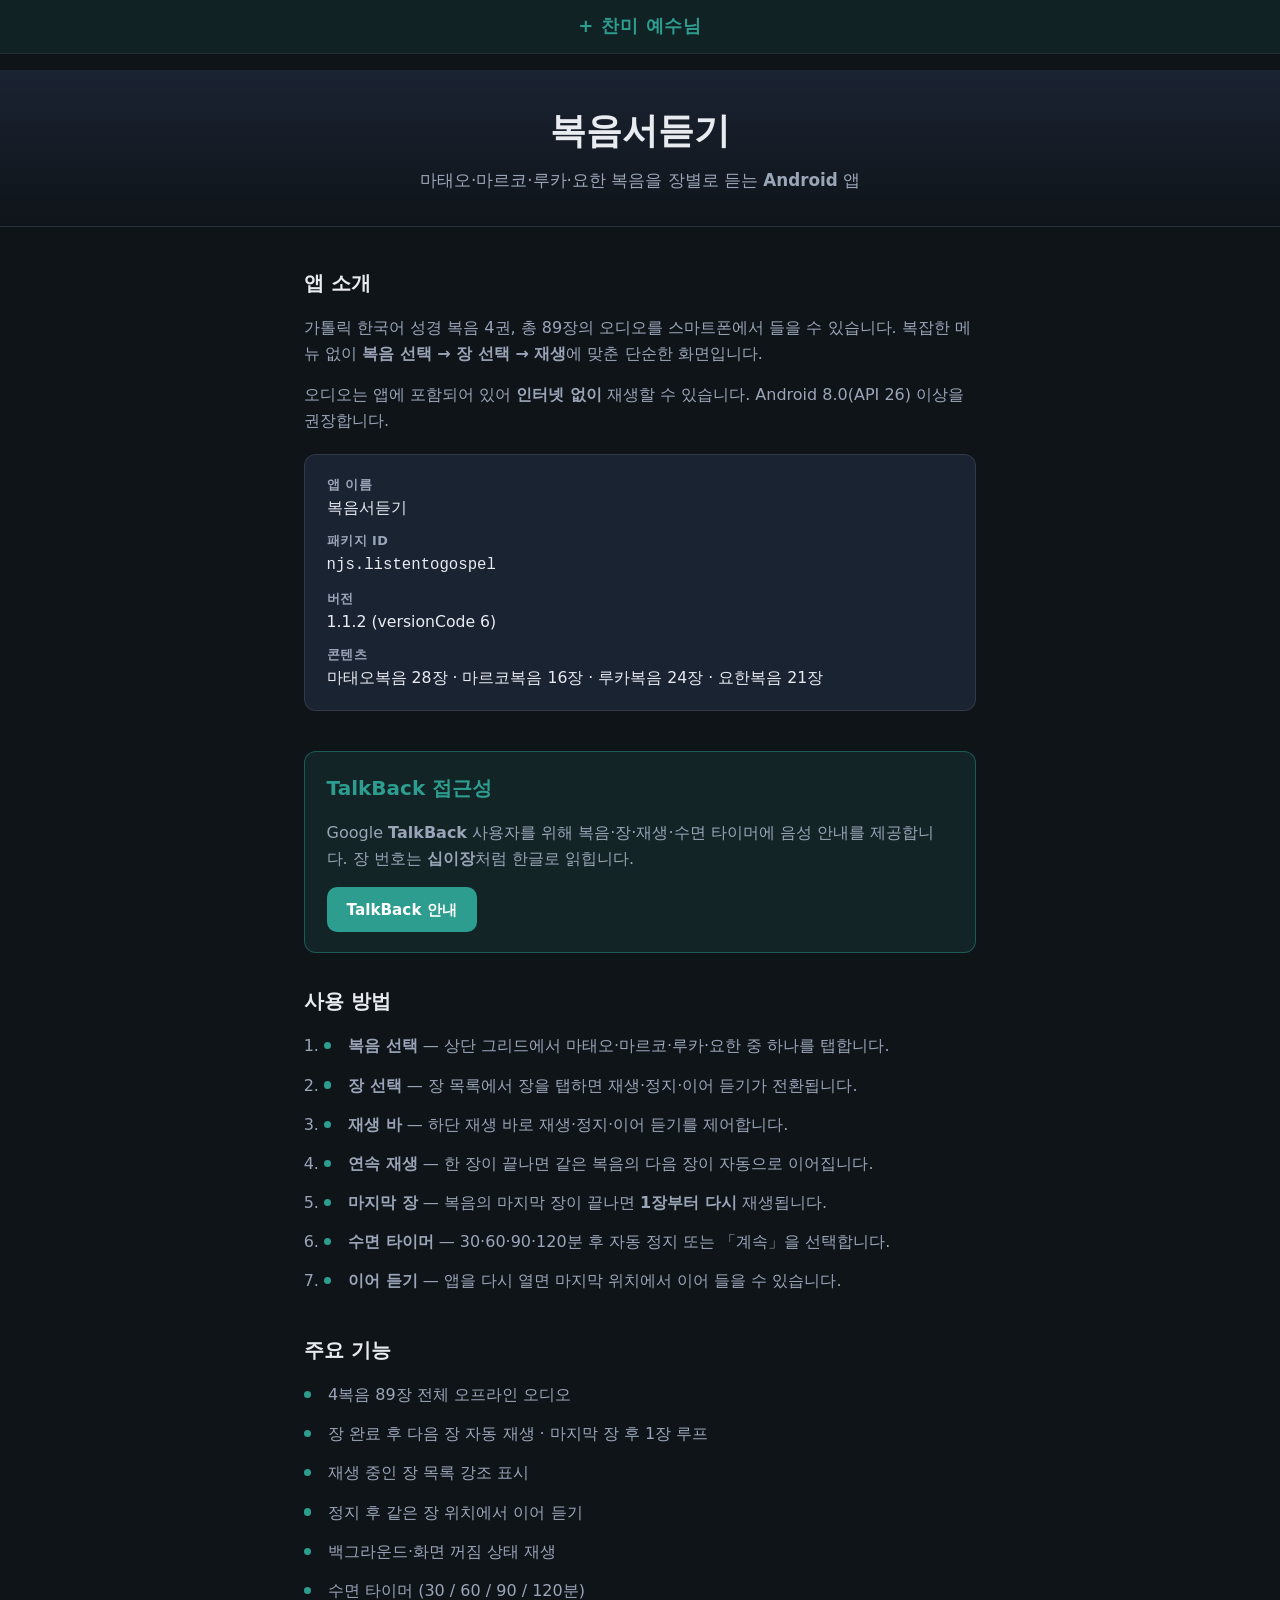
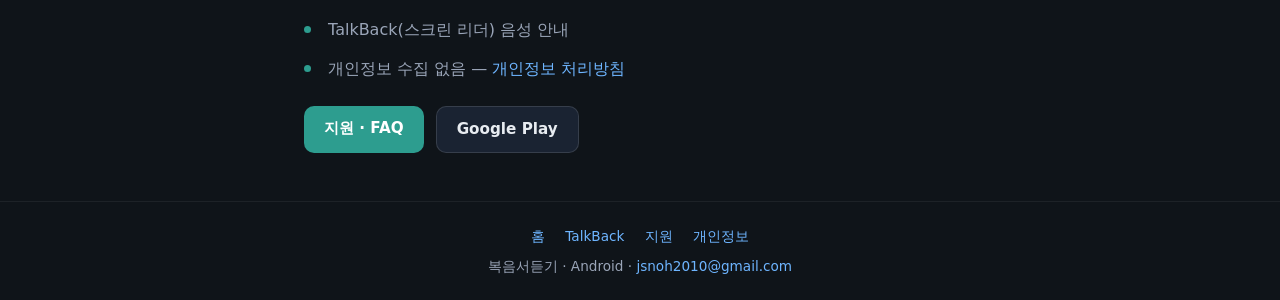
==== commit fbe22333: "크래시 수정: Play Asset Delivery 런타임 라이브러리 제거 install-time PAD는 context.assets로 직접 접근 가능하므로 AssetPackMana" ====
--- a/docs/index.html
+++ b/docs/index.html
@@ -45,7 +45,7 @@
           </div>
           <div>
             <dt>버전</dt>
-            <dd>1.1.1 (versionCode 5)</dd>
+            <dd>1.1.2 (versionCode 6)</dd>
           </div>
           <div>
             <dt>콘텐츠</dt>
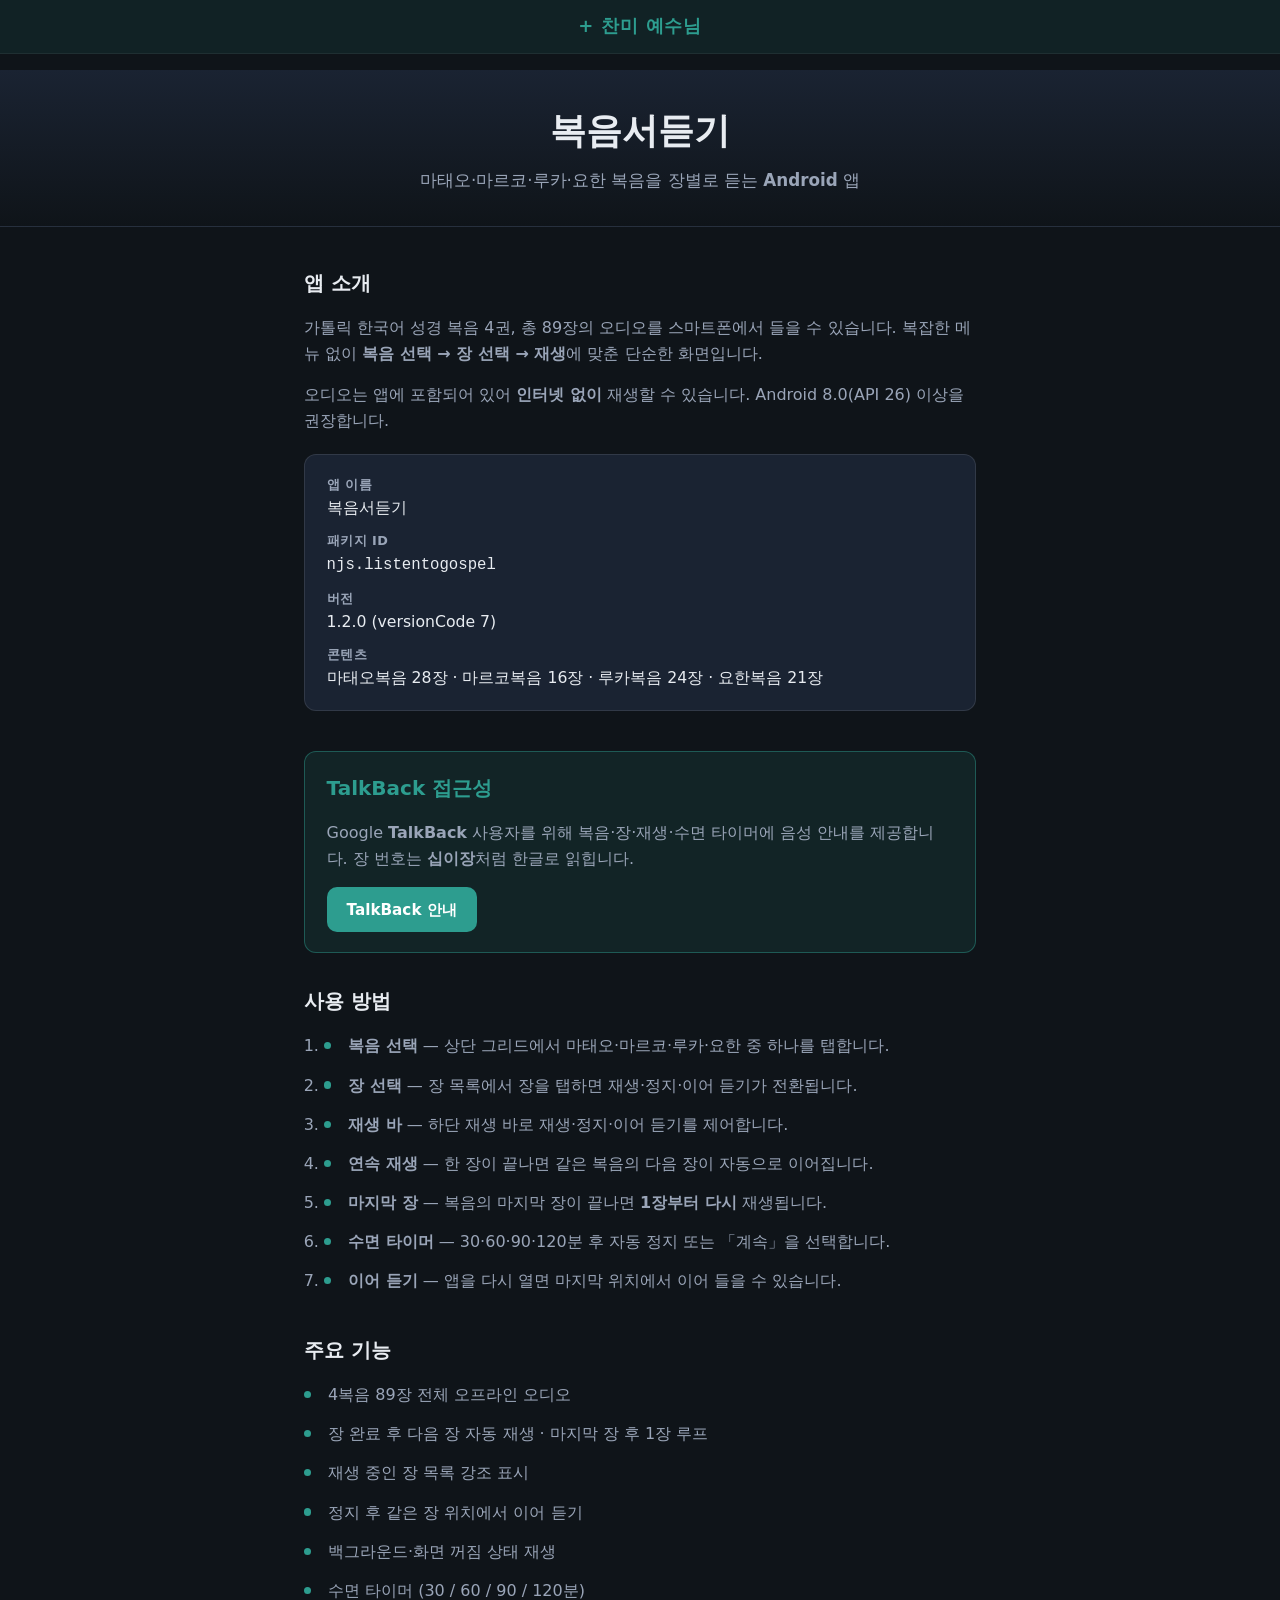
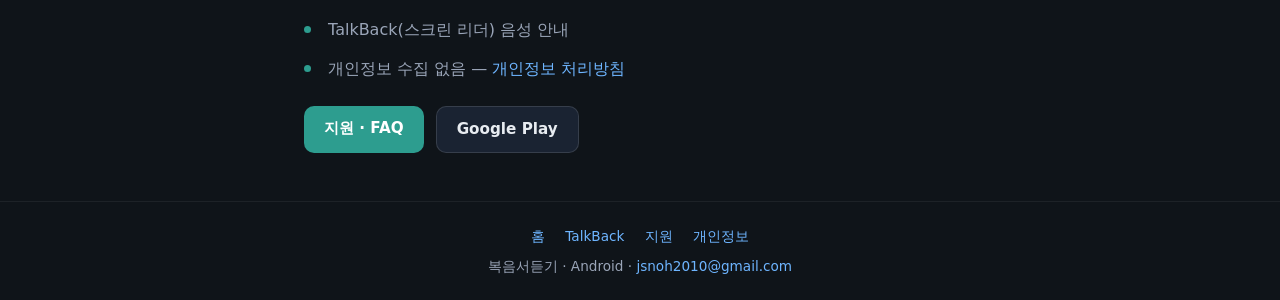
==== commit 6bb79311: "feat: 오늘의 복음 기능 추가 (v1.2.0) 가톨릭 매일미사 전례력에 따라 오늘의 복음 장을 자동 선택·재생하는 기능 추가. - LiturgicalCalendar: 부활절(M" ====
--- a/docs/index.html
+++ b/docs/index.html
@@ -45,7 +45,7 @@
           </div>
           <div>
             <dt>버전</dt>
-            <dd>1.1.2 (versionCode 6)</dd>
+            <dd>1.2.0 (versionCode 7)</dd>
           </div>
           <div>
             <dt>콘텐츠</dt>
